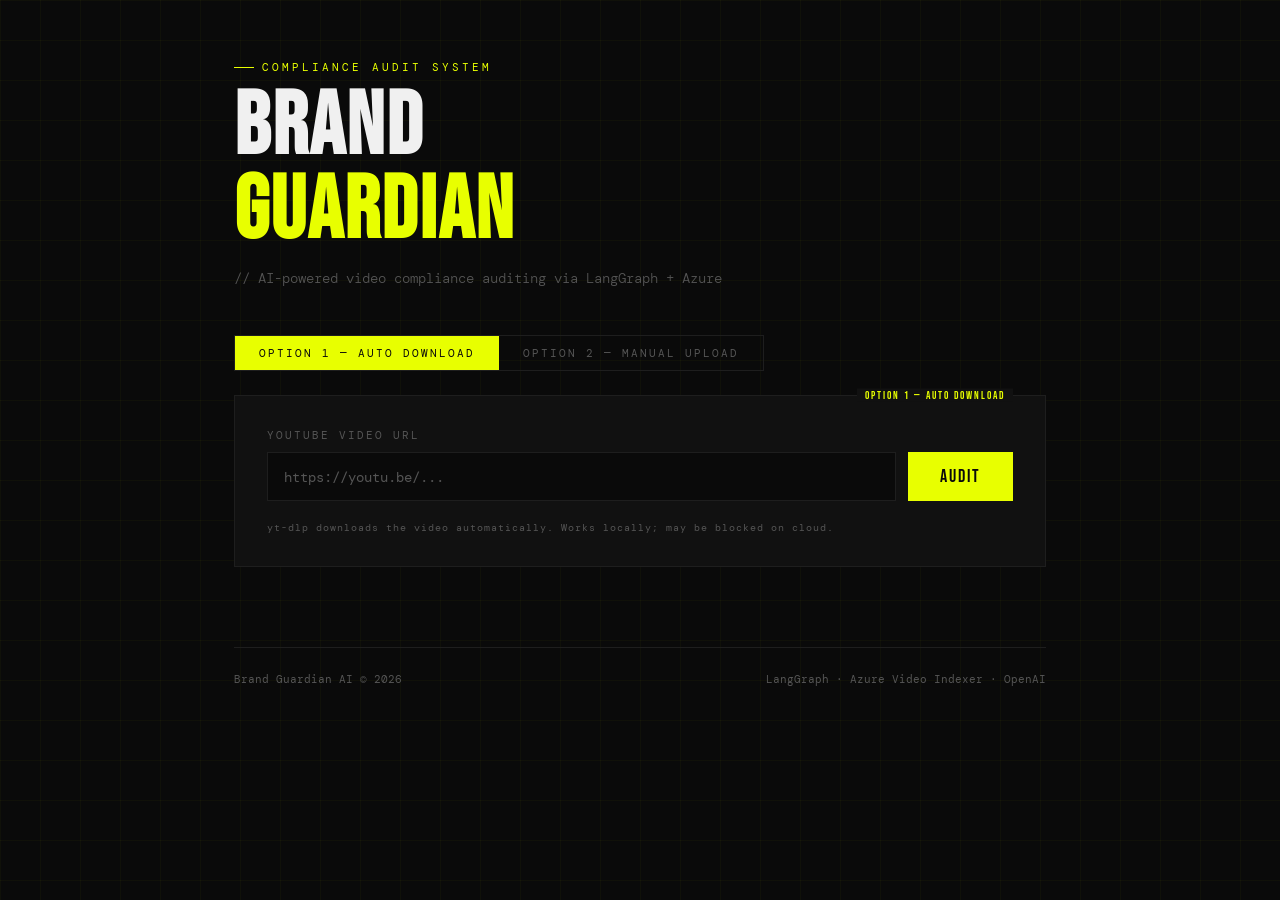
==== frontend/index.html @ 86a57939 "Refactor frontend, backend graph nodes, and add Option 2 upload support" ====
<!DOCTYPE html>
<html lang="en">
<head>
<meta charset="UTF-8">
<meta name="viewport" content="width=device-width, initial-scale=1.0">
<title>Brand Guardian AI</title>
<link href="https://fonts.googleapis.com/css2?family=Bebas+Neue&family=DM+Mono:wght@300;400;500&family=DM+Sans:wght@300;400;500&display=swap" rel="stylesheet">
<style>
  :root {
    --bg: #0a0a0a;
    --surface: #111111;
    --border: #1e1e1e;
    --accent: #e8ff00;
    --accent-dim: rgba(232,255,0,0.1);
    --red: #ff3b3b;
    --red-dim: rgba(255,59,59,0.1);
    --green: #00ff88;
    --green-dim: rgba(0,255,136,0.1);
    --text: #f0f0f0;
    --muted: #555;
    --mono: 'DM Mono', monospace;
    --sans: 'DM Sans', sans-serif;
    --display: 'Bebas Neue', sans-serif;
  }

  * { margin: 0; padding: 0; box-sizing: border-box; }

  body {
    background: var(--bg);
    color: var(--text);
    font-family: var(--sans);
    min-height: 100vh;
    overflow-x: hidden;
  }

  body::before {
    content: '';
    position: fixed;
    inset: 0;
    background-image:
      linear-gradient(rgba(232,255,0,0.03) 1px, transparent 1px),
      linear-gradient(90deg, rgba(232,255,0,0.03) 1px, transparent 1px);
    background-size: 40px 40px;
    pointer-events: none;
    z-index: 0;
  }

  .container {
    max-width: 860px;
    margin: 0 auto;
    padding: 60px 24px;
    position: relative;
    z-index: 1;
  }

  header { margin-bottom: 48px; animation: fadeDown 0.6s ease both; }

  .tag {
    font-family: var(--mono);
    font-size: 11px;
    letter-spacing: 3px;
    color: var(--accent);
    text-transform: uppercase;
    margin-bottom: 12px;
    display: flex;
    align-items: center;
    gap: 8px;
  }

  .tag::before { content: ''; width: 20px; height: 1px; background: var(--accent); }

  h1 {
    font-family: var(--display);
    font-size: clamp(52px, 8vw, 88px);
    line-height: 0.95;
    letter-spacing: 2px;
  }

  h1 span { color: var(--accent); }

  .subtitle {
    margin-top: 16px;
    font-size: 14px;
    color: var(--muted);
    font-family: var(--mono);
    font-weight: 300;
  }

  /* Mode toggle */
  .mode-toggle {
    display: flex;
    gap: 0;
    margin-bottom: 24px;
    border: 1px solid var(--border);
    width: fit-content;
    animation: fadeUp 0.5s 0.05s ease both;
  }

  .mode-btn {
    font-family: var(--mono);
    font-size: 11px;
    letter-spacing: 2px;
    text-transform: uppercase;
    padding: 10px 24px;
    cursor: pointer;
    background: transparent;
    color: var(--muted);
    border: none;
    transition: all 0.2s;
  }

  .mode-btn.active {
    background: var(--accent);
    color: var(--bg);
  }

  .mode-btn:hover:not(.active) { color: var(--text); }

  /* Input section */
  .input-section {
    background: var(--surface);
    border: 1px solid var(--border);
    padding: 32px;
    margin-bottom: 24px;
    position: relative;
    animation: fadeUp 0.6s 0.1s ease both;
  }

  .input-section::before {
    font-family: var(--display);
    font-size: 11px;
    letter-spacing: 2px;
    color: var(--accent);
    background: var(--surface);
    padding: 0 8px;
    position: absolute;
    top: -1px;
    right: 32px;
    transform: translateY(-50%);
  }

  .section-opt1::before { content: 'OPTION 1 — AUTO DOWNLOAD'; }
  .section-opt2::before { content: 'OPTION 2 — MANUAL UPLOAD'; }

  label {
    display: block;
    font-family: var(--mono);
    font-size: 11px;
    letter-spacing: 2px;
    text-transform: uppercase;
    color: var(--muted);
    margin-bottom: 10px;
  }

  .field { margin-bottom: 20px; }
  .field:last-child { margin-bottom: 0; }

  .input-row { display: flex; gap: 12px; }

  input[type="text"], input[type="url"] {
    flex: 1;
    background: var(--bg);
    border: 1px solid var(--border);
    color: var(--text);
    font-family: var(--mono);
    font-size: 14px;
    padding: 14px 16px;
    outline: none;
    transition: border-color 0.2s;
    width: 100%;
  }

  input[type="text"]:focus, input[type="url"]:focus { border-color: var(--accent); }
  input::placeholder { color: var(--muted); }

  /* File upload */
  .file-drop {
    border: 1px dashed var(--border);
    padding: 28px;
    text-align: center;
    cursor: pointer;
    transition: border-color 0.2s, background 0.2s;
    position: relative;
  }

  .file-drop:hover, .file-drop.drag-over {
    border-color: var(--accent);
    background: var(--accent-dim);
  }

  .file-drop input[type="file"] {
    position: absolute;
    inset: 0;
    opacity: 0;
    cursor: pointer;
    width: 100%;
    height: 100%;
  }

  .file-drop-icon {
    font-size: 28px;
    margin-bottom: 8px;
  }

  .file-drop-text {
    font-family: var(--mono);
    font-size: 12px;
    color: var(--muted);
    letter-spacing: 1px;
  }

  .file-drop-text span { color: var(--accent); }

  .file-name {
    margin-top: 8px;
    font-family: var(--mono);
    font-size: 12px;
    color: var(--green);
    display: none;
  }

  .hint {
    font-family: var(--mono);
    font-size: 10px;
    color: var(--muted);
    margin-top: 8px;
    letter-spacing: 1px;
  }

  button.audit-btn {
    background: var(--accent);
    color: var(--bg);
    border: none;
    font-family: var(--display);
    font-size: 18px;
    letter-spacing: 2px;
    padding: 14px 32px;
    cursor: pointer;
    transition: all 0.2s;
    white-space: nowrap;
  }

  button.audit-btn:hover:not(:disabled) { background: #fff; transform: translateY(-1px); }
  button.audit-btn:disabled { opacity: 0.4; cursor: not-allowed; }

  /* Status */
  .status-bar {
    display: none;
    align-items: center;
    gap: 12px;
    padding: 16px;
    background: var(--accent-dim);
    border: 1px solid rgba(232,255,0,0.2);
    font-family: var(--mono);
    font-size: 12px;
    color: var(--accent);
    margin-bottom: 32px;
    animation: fadeUp 0.3s ease both;
  }

  .status-bar.show { display: flex; }

  .spinner {
    width: 14px;
    height: 14px;
    border: 2px solid rgba(232,255,0,0.3);
    border-top-color: var(--accent);
    border-radius: 50%;
    animation: spin 0.8s linear infinite;
    flex-shrink: 0;
  }

  /* Error */
  .error-box {
    display: none;
    background: var(--red-dim);
    border: 1px solid var(--red);
    padding: 20px 24px;
    margin-bottom: 32px;
    font-family: var(--mono);
    font-size: 13px;
    color: var(--red);
    animation: fadeUp 0.3s ease both;
  }

  .error-box.show { display: block; }

  /* Results */
  #results { display: none; animation: fadeUp 0.5s ease both; }
  #results.show { display: block; }

  .result-header {
    display: flex;
    align-items: center;
    justify-content: space-between;
    margin-bottom: 24px;
    padding-bottom: 16px;
    border-bottom: 1px solid var(--border);
  }

  .result-title { font-family: var(--display); font-size: 28px; letter-spacing: 2px; }

  .status-badge {
    font-family: var(--mono);
    font-size: 12px;
    letter-spacing: 3px;
    padding: 8px 20px;
    font-weight: 500;
  }

  .status-badge.fail { background: var(--red-dim); border: 1px solid var(--red); color: var(--red); }
  .status-badge.pass { background: var(--green-dim); border: 1px solid var(--green); color: var(--green); }

  .meta-row { display: flex; gap: 32px; margin-bottom: 32px; flex-wrap: wrap; }

  .meta-item { font-family: var(--mono); font-size: 11px; }
  .meta-item .key { color: var(--muted); text-transform: uppercase; letter-spacing: 2px; margin-bottom: 4px; }
  .meta-item .val { color: var(--text); font-size: 13px; }

  .divider-label {
    font-family: var(--mono);
    font-size: 10px;
    letter-spacing: 3px;
    text-transform: uppercase;
    color: var(--muted);
    margin-bottom: 16px;
    display: flex;
    align-items: center;
    gap: 12px;
  }

  .divider-label::after { content: ''; flex: 1; height: 1px; background: var(--border); }

  .violation {
    border: 1px solid var(--border);
    padding: 20px 24px;
    margin-bottom: 12px;
    transition: border-color 0.2s;
  }

  .violation:hover { border-color: var(--red); }
  .violation.critical { border-left: 3px solid var(--red); }
  .violation.warning { border-left: 3px solid #ff9500; }

  .violation-top { display: flex; align-items: center; gap: 12px; margin-bottom: 10px; }

  .severity-tag {
    font-family: var(--mono);
    font-size: 9px;
    letter-spacing: 2px;
    padding: 3px 10px;
  }

  .severity-tag.critical { background: var(--red-dim); color: var(--red); border: 1px solid var(--red); }
  .severity-tag.warning { background: rgba(255,149,0,0.1); color: #ff9500; border: 1px solid #ff9500; }

  .category { font-family: var(--mono); font-size: 12px; letter-spacing: 1px; color: var(--text); }
  .violation-desc { font-size: 13px; color: #888; line-height: 1.6; }

  .summary-box { background: var(--surface); border: 1px solid var(--border); padding: 24px; margin-top: 32px; }
  .summary-box p { font-size: 14px; color: #888; line-height: 1.7; }

  .no-violations { text-align: center; padding: 40px; border: 1px dashed var(--border); margin-bottom: 12px; }
  .no-violations .check { font-size: 32px; margin-bottom: 8px; }
  .no-violations p { font-family: var(--mono); font-size: 12px; color: var(--green); letter-spacing: 2px; }

  footer {
    margin-top: 80px;
    padding-top: 24px;
    border-top: 1px solid var(--border);
    display: flex;
    justify-content: space-between;
    align-items: center;
    font-family: var(--mono);
    font-size: 11px;
    color: var(--muted);
  }

  @keyframes fadeDown { from { opacity: 0; transform: translateY(-20px); } to { opacity: 1; transform: translateY(0); } }
  @keyframes fadeUp { from { opacity: 0; transform: translateY(16px); } to { opacity: 1; transform: translateY(0); } }
  @keyframes spin { to { transform: rotate(360deg); } }
</style>
</head>
<body>

<div class="container">

  <header>
    <div class="tag">Compliance Audit System</div>
    <h1>BRAND<br><span>GUARDIAN</span></h1>
    <p class="subtitle">// AI-powered video compliance auditing via LangGraph + Azure</p>
  </header>

  <!-- Mode Toggle -->
  <div class="mode-toggle">
    <button class="mode-btn active" onclick="setMode(1)">Option 1 — Auto Download</button>
    <button class="mode-btn" onclick="setMode(2)">Option 2 — Manual Upload</button>
  </div>

  <!-- OPTION 1: URL only -->
  <div class="input-section section-opt1" id="panel1">
    <div class="field">
      <label>YouTube Video URL</label>
      <div class="input-row">
        <input type="url" id="urlOpt1" placeholder="https://youtu.be/..." />
        <button class="audit-btn" onclick="runAudit()">AUDIT</button>
      </div>
    </div>
    <p class="hint">yt-dlp downloads the video automatically. Works locally; may be blocked on cloud.</p>
  </div>

  <!-- OPTION 2: URL + file upload -->
  <div class="input-section section-opt2" id="panel2" style="display:none;">
    <div class="field">
      <label>YouTube Video URL (for metadata only)</label>
      <input type="url" id="urlOpt2" placeholder="https://youtu.be/..." />
    </div>
    <div class="field">
      <label>Upload Video File</label>
      <div class="file-drop" id="fileDrop">
        <input type="file" id="videoFile" accept="video/*" onchange="onFileChange(this)" />
        <div class="file-drop-icon">&#8679;</div>
        <div class="file-drop-text">Drop your <span>.mp4 / .mov / .avi</span> here or click to browse</div>
        <div class="file-name" id="fileName"></div>
      </div>
      <p class="hint">Cloud-safe: YouTube URL is only used to pull metadata (title, duration). Video is uploaded directly.</p>
    </div>
    <button class="audit-btn" onclick="runAudit()">AUDIT</button>
  </div>

  <div class="status-bar" id="statusBar">
    <div class="spinner"></div>
    <span id="statusText">Initializing audit session...</span>
  </div>

  <div class="error-box" id="errorBox"></div>

  <div id="results">
    <div class="result-header">
      <div class="result-title">AUDIT REPORT</div>
      <div class="status-badge" id="statusBadge">—</div>
    </div>

    <div class="meta-row">
      <div class="meta-item">
        <div class="key">Session ID</div>
        <div class="val" id="metaSession">—</div>
      </div>
      <div class="meta-item">
        <div class="key">Video ID</div>
        <div class="val" id="metaVideo">—</div>
      </div>
      <div class="meta-item">
        <div class="key">Mode</div>
        <div class="val" id="metaMode">—</div>
      </div>
      <div class="meta-item">
        <div class="key">Violations</div>
        <div class="val" id="metaCount">—</div>
      </div>
    </div>

    <div class="divider-label">Violations Detected</div>
    <div id="violationsList"></div>

    <div class="summary-box">
      <div class="divider-label" style="margin-bottom:12px;">Final Summary</div>
      <p id="summaryText"></p>
    </div>
  </div>

  <footer>
    <span>Brand Guardian AI &copy; 2026</span>
    <span>LangGraph &middot; Azure Video Indexer &middot; OpenAI</span>
  </footer>

</div>

<script>
  const API_BASE = 'http://localhost:8000';
  let currentMode = 1;

  function setMode(m) {
    currentMode = m;
    document.querySelectorAll('.mode-btn').forEach((b, i) => {
      b.classList.toggle('active', i + 1 === m);
    });
    document.getElementById('panel1').style.display = m === 1 ? 'block' : 'none';
    document.getElementById('panel2').style.display = m === 2 ? 'block' : 'none';
    reset();
  }

  function onFileChange(input) {
    const nameEl = document.getElementById('fileName');
    if (input.files.length) {
      nameEl.textContent = '✓ ' + input.files[0].name;
      nameEl.style.display = 'block';
    } else {
      nameEl.style.display = 'none';
    }
  }

  // Drag-over highlight
  const drop = document.getElementById('fileDrop');
  drop.addEventListener('dragover', () => drop.classList.add('drag-over'));
  drop.addEventListener('dragleave', () => drop.classList.remove('drag-over'));
  drop.addEventListener('drop', () => drop.classList.remove('drag-over'));

  function setStatus(msg) {
    document.getElementById('statusText').textContent = msg;
  }

  // Step-by-step rotating messages
  const STEPS_OPT1 = [
    '[1/5] Connecting to Brand Guardian API...',
    '[2/5] Downloading video via yt-dlp...',
    '[3/5] Uploading video to Azure Video Indexer...',
    '[4/5] Azure is processing — extracting transcript & OCR...',
    '[4/5] Still processing (this can take a few minutes)...',
    '[4/5] Almost there — waiting for Azure to finish...',
    '[5/5] Running compliance audit with GPT-4o...',
  ];

  const STEPS_OPT2 = [
    '[1/5] Connecting to Brand Guardian API...',
    '[2/5] Uploading your video file to server...',
    '[3/5] Uploading video to Azure Video Indexer...',
    '[4/5] Azure is processing — extracting transcript & OCR...',
    '[4/5] Still processing (this can take a few minutes)...',
    '[4/5] Almost there — waiting for Azure to finish...',
    '[5/5] Running compliance audit with GPT-4o...',
  ];

  let stepTimer = null;

  function startStepMessages(steps) {
    let i = 0;
    setStatus(steps[i]);
    stepTimer = setInterval(() => {
      i = Math.min(i + 1, steps.length - 1);
      setStatus(steps[i]);
    }, 18000); // advance every 18 seconds
  }

  function stopStepMessages() {
    if (stepTimer) { clearInterval(stepTimer); stepTimer = null; }
  }

  function reset() {
    stopStepMessages();
    document.getElementById('results').classList.remove('show');
    document.getElementById('errorBox').classList.remove('show');
    document.getElementById('statusBar').classList.remove('show');
  }

  async function runAudit() {
    reset();

    let url, response;

    if (currentMode === 1) {
      url = document.getElementById('urlOpt1').value.trim();
      if (!url) { showError('Please enter a YouTube URL.'); return; }

      document.getElementById('statusBar').classList.add('show');
      startStepMessages(STEPS_OPT1);
      disableButtons(true);

      try {
        response = await fetch(`${API_BASE}/audit`, {
          method: 'POST',
          headers: { 'Content-Type': 'application/json' },
          body: JSON.stringify({ video_url: url })
        });
      } catch (e) {
        showError('Cannot reach server at ' + API_BASE + '. Is it running?');
        disableButtons(false);
        return;
      }

    } else {
      url = document.getElementById('urlOpt2').value.trim();
      const fileInput = document.getElementById('videoFile');

      if (!url) { showError('Please enter a YouTube URL for metadata.'); return; }
      if (!fileInput.files.length) { showError('Please select a video file to upload.'); return; }

      document.getElementById('statusBar').classList.add('show');
      startStepMessages(STEPS_OPT2);
      disableButtons(true);

      const form = new FormData();
      form.append('video_url', url);
      form.append('video_file', fileInput.files[0]);

      try {
        response = await fetch(`${API_BASE}/audit-upload`, {
          method: 'POST',
          body: form
        });
      } catch (e) {
        showError('Cannot reach server at ' + API_BASE + '. Is it running?');
        disableButtons(false);
        return;
      }
    }

    stopStepMessages();

    if (!response.ok) {
      const err = await response.json().catch(() => ({ detail: 'Unknown error' }));
      showError(err.detail || 'API request failed');
      disableButtons(false);
      return;
    }

    setStatus('✓ Audit complete. Rendering results...');
    const data = await response.json();
    setTimeout(() => renderResults(data), 400);
  }

  function renderResults(data) {
    document.getElementById('statusBar').classList.remove('show');

    document.getElementById('metaSession').textContent = data.session_id;
    document.getElementById('metaVideo').textContent = data.video_id;
    document.getElementById('metaMode').textContent = currentMode === 1 ? 'Auto Download' : 'Manual Upload';
    document.getElementById('metaCount').textContent = data.compliance_results.length;
    document.getElementById('summaryText').textContent = data.final_report;

    const badge = document.getElementById('statusBadge');
    badge.textContent = data.status;
    badge.className = 'status-badge ' + (data.status === 'PASS' ? 'pass' : 'fail');

    const list = document.getElementById('violationsList');
    list.innerHTML = '';

    if (data.compliance_results.length === 0) {
      list.innerHTML = `<div class="no-violations"><div class="check">✓</div><p>NO VIOLATIONS DETECTED</p></div>`;
    } else {
      data.compliance_results.forEach(issue => {
        const sev = (issue.severity || '').toLowerCase();
        list.innerHTML += `
          <div class="violation ${sev}">
            <div class="violation-top">
              <span class="severity-tag ${sev}">${issue.severity}</span>
              <span class="category">${issue.category}</span>
            </div>
            <p class="violation-desc">${issue.description}</p>
          </div>`;
      });
    }

    document.getElementById('results').classList.add('show');
    disableButtons(false);
  }

  function showError(msg) {
    stopStepMessages();
    document.getElementById('statusBar').classList.remove('show');
    const box = document.getElementById('errorBox');
    box.textContent = '⚠ ' + msg;
    box.classList.add('show');
  }

  function disableButtons(state) {
    document.querySelectorAll('.audit-btn').forEach(b => b.disabled = state);
  }

  // Enter key on URL fields
  document.getElementById('urlOpt1').addEventListener('keydown', e => { if (e.key === 'Enter') runAudit(); });
  document.getElementById('urlOpt2').addEventListener('keydown', e => { if (e.key === 'Enter') runAudit(); });
</script>

</body>
</html>
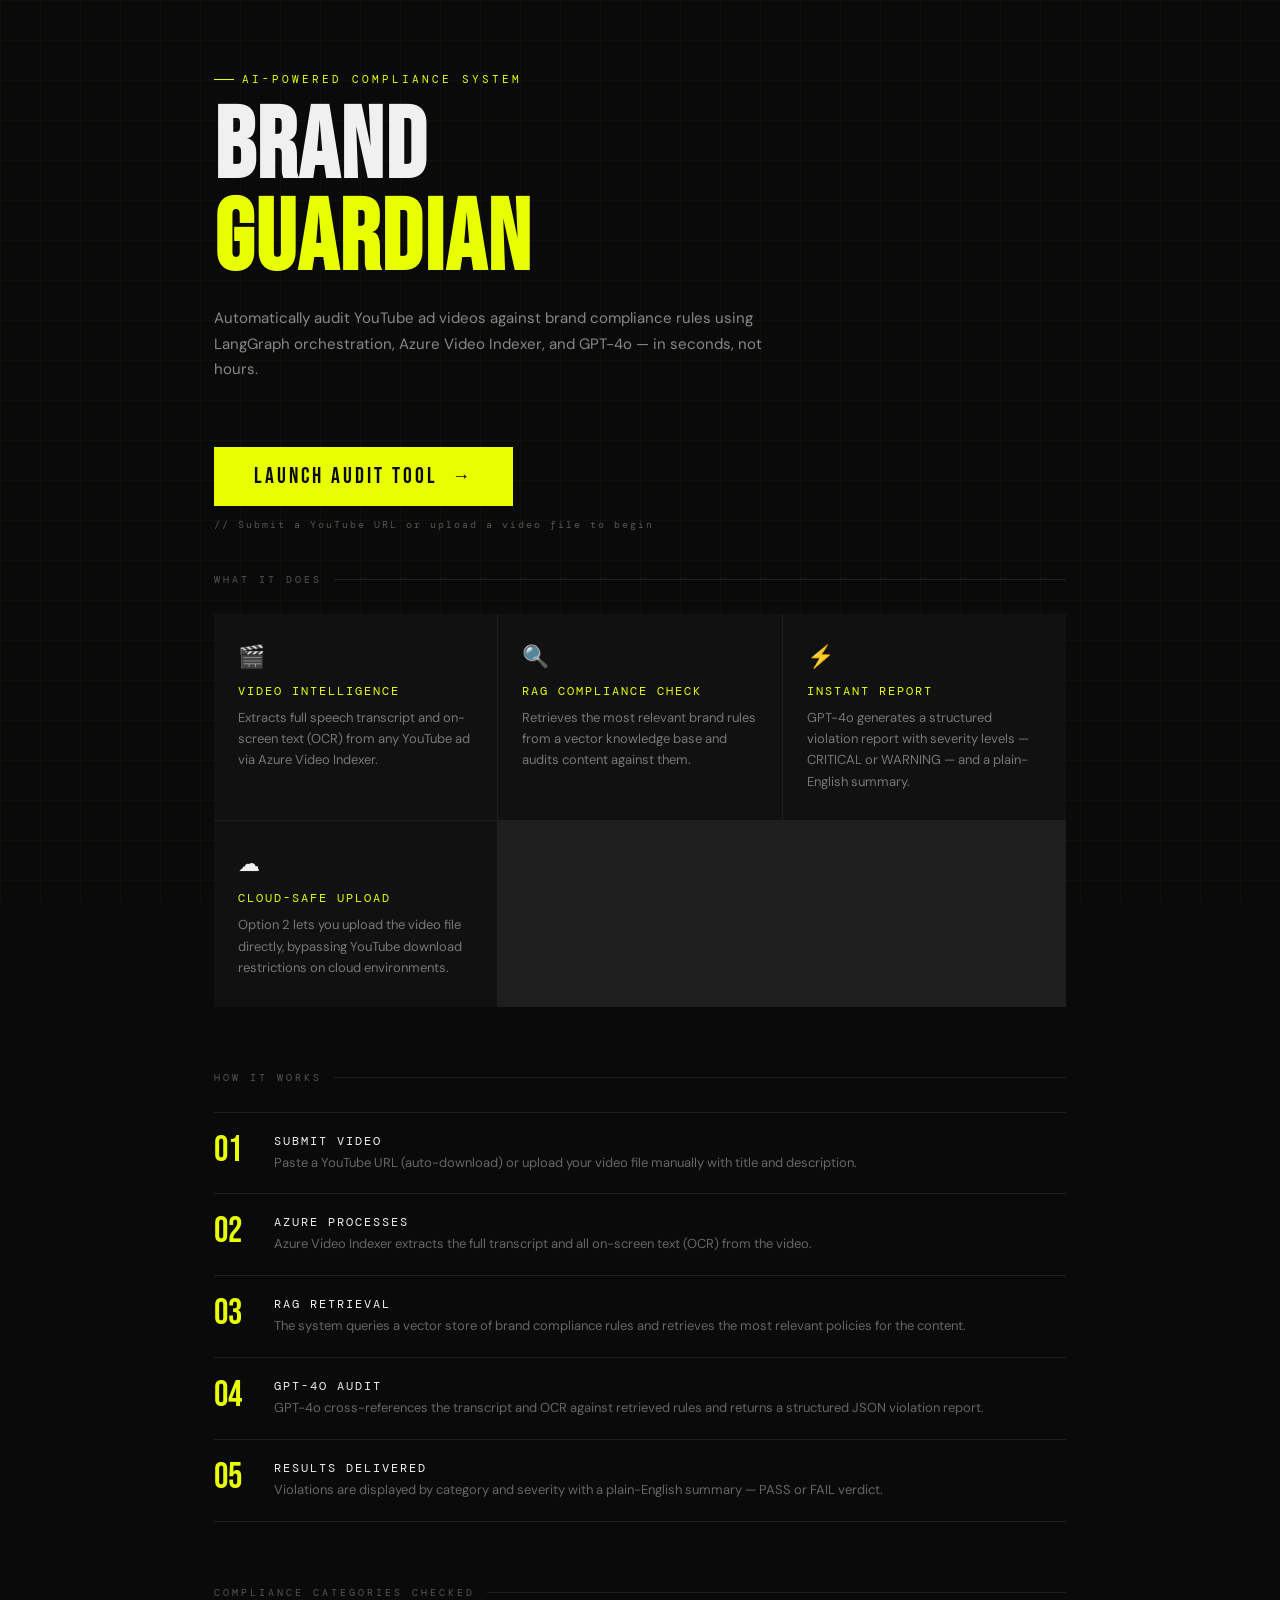
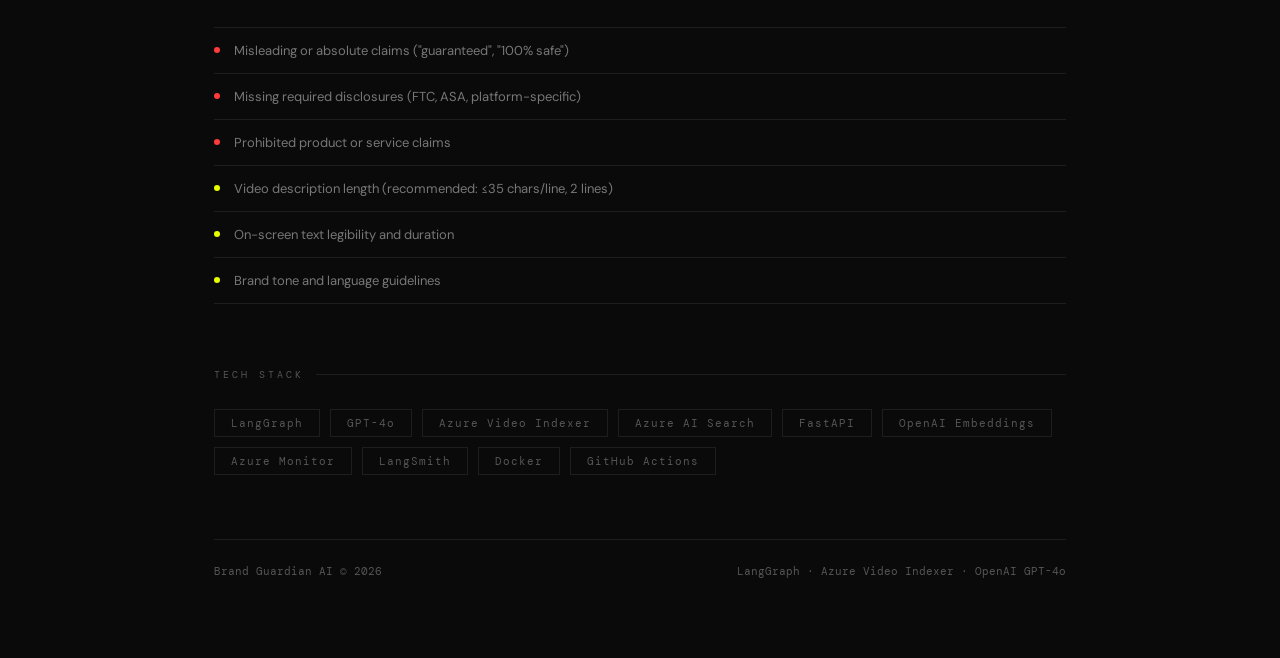
==== commit c78bbebe: "Add landing page, move audit tool to app.html, fix Option 2 yt-dlp removal" ====
--- a/frontend/index.html
+++ b/frontend/index.html
@@ -11,11 +11,9 @@
     --surface: #111111;
     --border: #1e1e1e;
     --accent: #e8ff00;
-    --accent-dim: rgba(232,255,0,0.1);
+    --accent-dim: rgba(232,255,0,0.07);
     --red: #ff3b3b;
-    --red-dim: rgba(255,59,59,0.1);
     --green: #00ff88;
-    --green-dim: rgba(0,255,136,0.1);
     --text: #f0f0f0;
     --muted: #555;
     --mono: 'DM Mono', monospace;
@@ -46,14 +44,15 @@
   }
 
   .container {
-    max-width: 860px;
+    max-width: 900px;
     margin: 0 auto;
-    padding: 60px 24px;
+    padding: 72px 24px 80px;
     position: relative;
     z-index: 1;
   }
 
-  header { margin-bottom: 48px; animation: fadeDown 0.6s ease both; }
+  /* ── HEADER ── */
+  header { margin-bottom: 64px; animation: fadeDown 0.6s ease both; }
 
   .tag {
     font-family: var(--mono);
@@ -61,311 +60,192 @@
     letter-spacing: 3px;
     color: var(--accent);
     text-transform: uppercase;
-    margin-bottom: 12px;
+    margin-bottom: 16px;
     display: flex;
     align-items: center;
     gap: 8px;
   }
-
   .tag::before { content: ''; width: 20px; height: 1px; background: var(--accent); }
 
   h1 {
     font-family: var(--display);
-    font-size: clamp(52px, 8vw, 88px);
-    line-height: 0.95;
+    font-size: clamp(56px, 10vw, 100px);
+    line-height: 0.92;
     letter-spacing: 2px;
   }
-
   h1 span { color: var(--accent); }
 
   .subtitle {
-    margin-top: 16px;
-    font-size: 14px;
-    color: var(--muted);
-    font-family: var(--mono);
-    font-weight: 300;
-  }
-
-  /* Mode toggle */
-  .mode-toggle {
-    display: flex;
-    gap: 0;
-    margin-bottom: 24px;
-    border: 1px solid var(--border);
-    width: fit-content;
-    animation: fadeUp 0.5s 0.05s ease both;
-  }
-
-  .mode-btn {
-    font-family: var(--mono);
-    font-size: 11px;
-    letter-spacing: 2px;
-    text-transform: uppercase;
-    padding: 10px 24px;
-    cursor: pointer;
-    background: transparent;
-    color: var(--muted);
-    border: none;
-    transition: all 0.2s;
-  }
-
-  .mode-btn.active {
+    margin-top: 20px;
+    font-size: 15px;
+    color: #888;
+    max-width: 560px;
+    line-height: 1.7;
+  }
+
+  /* ── LAUNCH BUTTON ── */
+  .launch-wrap {
+    margin-top: 40px;
+    animation: fadeUp 0.6s 0.15s ease both;
+  }
+
+  a.launch-btn {
+    display: inline-flex;
+    align-items: center;
+    gap: 14px;
     background: var(--accent);
     color: var(--bg);
-  }
-
-  .mode-btn:hover:not(.active) { color: var(--text); }
-
-  /* Input section */
-  .input-section {
-    background: var(--surface);
-    border: 1px solid var(--border);
-    padding: 32px;
-    margin-bottom: 24px;
-    position: relative;
-    animation: fadeUp 0.6s 0.1s ease both;
-  }
-
-  .input-section::before {
     font-family: var(--display);
-    font-size: 11px;
-    letter-spacing: 2px;
-    color: var(--accent);
-    background: var(--surface);
-    padding: 0 8px;
-    position: absolute;
-    top: -1px;
-    right: 32px;
-    transform: translateY(-50%);
-  }
-
-  .section-opt1::before { content: 'OPTION 1 — AUTO DOWNLOAD'; }
-  .section-opt2::before { content: 'OPTION 2 — MANUAL UPLOAD'; }
-
-  label {
-    display: block;
-    font-family: var(--mono);
-    font-size: 11px;
-    letter-spacing: 2px;
-    text-transform: uppercase;
-    color: var(--muted);
-    margin-bottom: 10px;
-  }
-
-  .field { margin-bottom: 20px; }
-  .field:last-child { margin-bottom: 0; }
-
-  .input-row { display: flex; gap: 12px; }
-
-  input[type="text"], input[type="url"] {
-    flex: 1;
-    background: var(--bg);
-    border: 1px solid var(--border);
-    color: var(--text);
-    font-family: var(--mono);
-    font-size: 14px;
-    padding: 14px 16px;
-    outline: none;
-    transition: border-color 0.2s;
-    width: 100%;
-  }
-
-  input[type="text"]:focus, input[type="url"]:focus { border-color: var(--accent); }
-  input::placeholder { color: var(--muted); }
-
-  /* File upload */
-  .file-drop {
-    border: 1px dashed var(--border);
-    padding: 28px;
-    text-align: center;
-    cursor: pointer;
-    transition: border-color 0.2s, background 0.2s;
-    position: relative;
-  }
-
-  .file-drop:hover, .file-drop.drag-over {
-    border-color: var(--accent);
-    background: var(--accent-dim);
-  }
-
-  .file-drop input[type="file"] {
-    position: absolute;
-    inset: 0;
-    opacity: 0;
-    cursor: pointer;
-    width: 100%;
-    height: 100%;
-  }
-
-  .file-drop-icon {
-    font-size: 28px;
-    margin-bottom: 8px;
-  }
-
-  .file-drop-text {
-    font-family: var(--mono);
-    font-size: 12px;
-    color: var(--muted);
-    letter-spacing: 1px;
-  }
-
-  .file-drop-text span { color: var(--accent); }
-
-  .file-name {
-    margin-top: 8px;
-    font-family: var(--mono);
-    font-size: 12px;
-    color: var(--green);
-    display: none;
-  }
-
-  .hint {
+    font-size: 22px;
+    letter-spacing: 3px;
+    padding: 16px 40px;
+    text-decoration: none;
+    transition: all 0.2s;
+  }
+  a.launch-btn:hover { background: #fff; transform: translateY(-2px); }
+  a.launch-btn .arrow { font-size: 18px; }
+
+  .launch-hint {
+    margin-top: 12px;
     font-family: var(--mono);
     font-size: 10px;
     color: var(--muted);
-    margin-top: 8px;
-    letter-spacing: 1px;
-  }
-
-  button.audit-btn {
-    background: var(--accent);
-    color: var(--bg);
-    border: none;
-    font-family: var(--display);
-    font-size: 18px;
     letter-spacing: 2px;
-    padding: 14px 32px;
-    cursor: pointer;
-    transition: all 0.2s;
-    white-space: nowrap;
-  }
-
-  button.audit-btn:hover:not(:disabled) { background: #fff; transform: translateY(-1px); }
-  button.audit-btn:disabled { opacity: 0.4; cursor: not-allowed; }
-
-  /* Status */
-  .status-bar {
-    display: none;
-    align-items: center;
-    gap: 12px;
-    padding: 16px;
-    background: var(--accent-dim);
-    border: 1px solid rgba(232,255,0,0.2);
-    font-family: var(--mono);
-    font-size: 12px;
-    color: var(--accent);
-    margin-bottom: 32px;
-    animation: fadeUp 0.3s ease both;
-  }
-
-  .status-bar.show { display: flex; }
-
-  .spinner {
-    width: 14px;
-    height: 14px;
-    border: 2px solid rgba(232,255,0,0.3);
-    border-top-color: var(--accent);
-    border-radius: 50%;
-    animation: spin 0.8s linear infinite;
-    flex-shrink: 0;
-  }
-
-  /* Error */
-  .error-box {
-    display: none;
-    background: var(--red-dim);
-    border: 1px solid var(--red);
-    padding: 20px 24px;
-    margin-bottom: 32px;
-    font-family: var(--mono);
-    font-size: 13px;
-    color: var(--red);
-    animation: fadeUp 0.3s ease both;
-  }
-
-  .error-box.show { display: block; }
-
-  /* Results */
-  #results { display: none; animation: fadeUp 0.5s ease both; }
-  #results.show { display: block; }
-
-  .result-header {
-    display: flex;
-    align-items: center;
-    justify-content: space-between;
-    margin-bottom: 24px;
-    padding-bottom: 16px;
-    border-bottom: 1px solid var(--border);
-  }
-
-  .result-title { font-family: var(--display); font-size: 28px; letter-spacing: 2px; }
-
-  .status-badge {
-    font-family: var(--mono);
-    font-size: 12px;
-    letter-spacing: 3px;
-    padding: 8px 20px;
-    font-weight: 500;
-  }
-
-  .status-badge.fail { background: var(--red-dim); border: 1px solid var(--red); color: var(--red); }
-  .status-badge.pass { background: var(--green-dim); border: 1px solid var(--green); color: var(--green); }
-
-  .meta-row { display: flex; gap: 32px; margin-bottom: 32px; flex-wrap: wrap; }
-
-  .meta-item { font-family: var(--mono); font-size: 11px; }
-  .meta-item .key { color: var(--muted); text-transform: uppercase; letter-spacing: 2px; margin-bottom: 4px; }
-  .meta-item .val { color: var(--text); font-size: 13px; }
-
-  .divider-label {
+  }
+
+  /* ── DIVIDER ── */
+  .section-label {
     font-family: var(--mono);
     font-size: 10px;
     letter-spacing: 3px;
     text-transform: uppercase;
     color: var(--muted);
-    margin-bottom: 16px;
     display: flex;
     align-items: center;
     gap: 12px;
-  }
-
-  .divider-label::after { content: ''; flex: 1; height: 1px; background: var(--border); }
-
-  .violation {
+    margin-bottom: 28px;
+  }
+  .section-label::after { content: ''; flex: 1; height: 1px; background: var(--border); }
+
+  /* ── FEATURE GRID ── */
+  .features {
+    display: grid;
+    grid-template-columns: repeat(auto-fit, minmax(260px, 1fr));
+    gap: 1px;
+    background: var(--border);
+    margin-bottom: 64px;
+    animation: fadeUp 0.6s 0.2s ease both;
+  }
+
+  .feature {
+    background: var(--surface);
+    padding: 28px 24px;
+    transition: background 0.2s;
+  }
+  .feature:hover { background: #161616; }
+
+  .feature-icon {
+    font-size: 22px;
+    margin-bottom: 12px;
+  }
+
+  .feature-title {
+    font-family: var(--mono);
+    font-size: 12px;
+    letter-spacing: 2px;
+    text-transform: uppercase;
+    color: var(--accent);
+    margin-bottom: 8px;
+  }
+
+  .feature-desc {
+    font-size: 13px;
+    color: #777;
+    line-height: 1.65;
+  }
+
+  /* ── HOW IT WORKS ── */
+  .steps {
+    margin-bottom: 64px;
+    animation: fadeUp 0.6s 0.25s ease both;
+  }
+
+  .step {
+    display: flex;
+    gap: 20px;
+    padding: 20px 0;
+    border-bottom: 1px solid var(--border);
+  }
+  .step:first-child { border-top: 1px solid var(--border); }
+
+  .step-num {
+    font-family: var(--display);
+    font-size: 36px;
+    color: var(--accent);
+    line-height: 1;
+    min-width: 40px;
+  }
+
+  .step-content {}
+  .step-title {
+    font-family: var(--mono);
+    font-size: 12px;
+    letter-spacing: 2px;
+    text-transform: uppercase;
+    color: var(--text);
+    margin-bottom: 4px;
+  }
+  .step-desc { font-size: 13px; color: #666; line-height: 1.6; }
+
+  /* ── TECH STACK ── */
+  .stack {
+    display: flex;
+    flex-wrap: wrap;
+    gap: 10px;
+    margin-bottom: 64px;
+    animation: fadeUp 0.6s 0.3s ease both;
+  }
+
+  .stack-pill {
+    font-family: var(--mono);
+    font-size: 11px;
+    letter-spacing: 1px;
+    padding: 6px 16px;
     border: 1px solid var(--border);
-    padding: 20px 24px;
-    margin-bottom: 12px;
-    transition: border-color 0.2s;
-  }
-
-  .violation:hover { border-color: var(--red); }
-  .violation.critical { border-left: 3px solid var(--red); }
-  .violation.warning { border-left: 3px solid #ff9500; }
-
-  .violation-top { display: flex; align-items: center; gap: 12px; margin-bottom: 10px; }
-
-  .severity-tag {
-    font-family: var(--mono);
-    font-size: 9px;
-    letter-spacing: 2px;
-    padding: 3px 10px;
-  }
-
-  .severity-tag.critical { background: var(--red-dim); color: var(--red); border: 1px solid var(--red); }
-  .severity-tag.warning { background: rgba(255,149,0,0.1); color: #ff9500; border: 1px solid #ff9500; }
-
-  .category { font-family: var(--mono); font-size: 12px; letter-spacing: 1px; color: var(--text); }
-  .violation-desc { font-size: 13px; color: #888; line-height: 1.6; }
-
-  .summary-box { background: var(--surface); border: 1px solid var(--border); padding: 24px; margin-top: 32px; }
-  .summary-box p { font-size: 14px; color: #888; line-height: 1.7; }
-
-  .no-violations { text-align: center; padding: 40px; border: 1px dashed var(--border); margin-bottom: 12px; }
-  .no-violations .check { font-size: 32px; margin-bottom: 8px; }
-  .no-violations p { font-family: var(--mono); font-size: 12px; color: var(--green); letter-spacing: 2px; }
-
+    color: var(--muted);
+    transition: all 0.2s;
+  }
+  .stack-pill:hover { border-color: var(--accent); color: var(--accent); }
+
+  /* ── COMPLIANCE CHECKS ── */
+  .checks {
+    margin-bottom: 64px;
+    animation: fadeUp 0.6s 0.35s ease both;
+  }
+
+  .check-item {
+    display: flex;
+    align-items: flex-start;
+    gap: 14px;
+    padding: 14px 0;
+    border-bottom: 1px solid var(--border);
+    font-size: 13px;
+    color: #777;
+  }
+  .check-item:first-child { border-top: 1px solid var(--border); }
+
+  .check-dot {
+    width: 6px;
+    height: 6px;
+    border-radius: 50%;
+    background: var(--accent);
+    margin-top: 5px;
+    flex-shrink: 0;
+  }
+  .check-dot.red { background: var(--red); }
+
+  /* ── FOOTER ── */
   footer {
-    margin-top: 80px;
     padding-top: 24px;
     border-top: 1px solid var(--border);
     display: flex;
@@ -374,303 +254,137 @@
     font-family: var(--mono);
     font-size: 11px;
     color: var(--muted);
+    flex-wrap: wrap;
+    gap: 8px;
   }
 
   @keyframes fadeDown { from { opacity: 0; transform: translateY(-20px); } to { opacity: 1; transform: translateY(0); } }
-  @keyframes fadeUp { from { opacity: 0; transform: translateY(16px); } to { opacity: 1; transform: translateY(0); } }
-  @keyframes spin { to { transform: rotate(360deg); } }
+  @keyframes fadeUp   { from { opacity: 0; transform: translateY(16px);  } to { opacity: 1; transform: translateY(0); } }
 </style>
 </head>
 <body>
 
 <div class="container">
 
+  <!-- HEADER -->
   <header>
-    <div class="tag">Compliance Audit System</div>
+    <div class="tag">AI-Powered Compliance System</div>
     <h1>BRAND<br><span>GUARDIAN</span></h1>
-    <p class="subtitle">// AI-powered video compliance auditing via LangGraph + Azure</p>
+    <p class="subtitle">
+      Automatically audit YouTube ad videos against brand compliance rules
+      using LangGraph orchestration, Azure Video Indexer, and GPT-4o —
+      in seconds, not hours.
+    </p>
   </header>
 
-  <!-- Mode Toggle -->
-  <div class="mode-toggle">
-    <button class="mode-btn active" onclick="setMode(1)">Option 1 — Auto Download</button>
-    <button class="mode-btn" onclick="setMode(2)">Option 2 — Manual Upload</button>
-  </div>
-
-  <!-- OPTION 1: URL only -->
-  <div class="input-section section-opt1" id="panel1">
-    <div class="field">
-      <label>YouTube Video URL</label>
-      <div class="input-row">
-        <input type="url" id="urlOpt1" placeholder="https://youtu.be/..." />
-        <button class="audit-btn" onclick="runAudit()">AUDIT</button>
-      </div>
-    </div>
-    <p class="hint">yt-dlp downloads the video automatically. Works locally; may be blocked on cloud.</p>
-  </div>
-
-  <!-- OPTION 2: URL + file upload -->
-  <div class="input-section section-opt2" id="panel2" style="display:none;">
-    <div class="field">
-      <label>YouTube Video URL (for metadata only)</label>
-      <input type="url" id="urlOpt2" placeholder="https://youtu.be/..." />
-    </div>
-    <div class="field">
-      <label>Upload Video File</label>
-      <div class="file-drop" id="fileDrop">
-        <input type="file" id="videoFile" accept="video/*" onchange="onFileChange(this)" />
-        <div class="file-drop-icon">&#8679;</div>
-        <div class="file-drop-text">Drop your <span>.mp4 / .mov / .avi</span> here or click to browse</div>
-        <div class="file-name" id="fileName"></div>
-      </div>
-      <p class="hint">Cloud-safe: YouTube URL is only used to pull metadata (title, duration). Video is uploaded directly.</p>
-    </div>
-    <button class="audit-btn" onclick="runAudit()">AUDIT</button>
-  </div>
-
-  <div class="status-bar" id="statusBar">
-    <div class="spinner"></div>
-    <span id="statusText">Initializing audit session...</span>
-  </div>
-
-  <div class="error-box" id="errorBox"></div>
-
-  <div id="results">
-    <div class="result-header">
-      <div class="result-title">AUDIT REPORT</div>
-      <div class="status-badge" id="statusBadge">—</div>
-    </div>
-
-    <div class="meta-row">
-      <div class="meta-item">
-        <div class="key">Session ID</div>
-        <div class="val" id="metaSession">—</div>
-      </div>
-      <div class="meta-item">
-        <div class="key">Video ID</div>
-        <div class="val" id="metaVideo">—</div>
-      </div>
-      <div class="meta-item">
-        <div class="key">Mode</div>
-        <div class="val" id="metaMode">—</div>
-      </div>
-      <div class="meta-item">
-        <div class="key">Violations</div>
-        <div class="val" id="metaCount">—</div>
-      </div>
-    </div>
-
-    <div class="divider-label">Violations Detected</div>
-    <div id="violationsList"></div>
-
-    <div class="summary-box">
-      <div class="divider-label" style="margin-bottom:12px;">Final Summary</div>
-      <p id="summaryText"></p>
-    </div>
-  </div>
-
+  <!-- LAUNCH BUTTON -->
+  <div class="launch-wrap">
+    <a class="launch-btn" href="/app">
+      LAUNCH AUDIT TOOL <span class="arrow">&#8594;</span>
+    </a>
+    <p class="launch-hint">// Submit a YouTube URL or upload a video file to begin</p>
+  </div>
+
+  <br><br>
+
+  <!-- FEATURES -->
+  <div class="section-label">What It Does</div>
+  <div class="features">
+    <div class="feature">
+      <div class="feature-icon">&#127916;</div>
+      <div class="feature-title">Video Intelligence</div>
+      <div class="feature-desc">Extracts full speech transcript and on-screen text (OCR) from any YouTube ad via Azure Video Indexer.</div>
+    </div>
+    <div class="feature">
+      <div class="feature-icon">&#128269;</div>
+      <div class="feature-title">RAG Compliance Check</div>
+      <div class="feature-desc">Retrieves the most relevant brand rules from a vector knowledge base and audits content against them.</div>
+    </div>
+    <div class="feature">
+      <div class="feature-icon">&#9889;</div>
+      <div class="feature-title">Instant Report</div>
+      <div class="feature-desc">GPT-4o generates a structured violation report with severity levels — CRITICAL or WARNING — and a plain-English summary.</div>
+    </div>
+    <div class="feature">
+      <div class="feature-icon">&#9729;</div>
+      <div class="feature-title">Cloud-Safe Upload</div>
+      <div class="feature-desc">Option 2 lets you upload the video file directly, bypassing YouTube download restrictions on cloud environments.</div>
+    </div>
+  </div>
+
+  <!-- HOW IT WORKS -->
+  <div class="section-label">How It Works</div>
+  <div class="steps">
+    <div class="step">
+      <div class="step-num">01</div>
+      <div class="step-content">
+        <div class="step-title">Submit Video</div>
+        <div class="step-desc">Paste a YouTube URL (auto-download) or upload your video file manually with title and description.</div>
+      </div>
+    </div>
+    <div class="step">
+      <div class="step-num">02</div>
+      <div class="step-content">
+        <div class="step-title">Azure Processes</div>
+        <div class="step-desc">Azure Video Indexer extracts the full transcript and all on-screen text (OCR) from the video.</div>
+      </div>
+    </div>
+    <div class="step">
+      <div class="step-num">03</div>
+      <div class="step-content">
+        <div class="step-title">RAG Retrieval</div>
+        <div class="step-desc">The system queries a vector store of brand compliance rules and retrieves the most relevant policies for the content.</div>
+      </div>
+    </div>
+    <div class="step">
+      <div class="step-num">04</div>
+      <div class="step-content">
+        <div class="step-title">GPT-4o Audit</div>
+        <div class="step-desc">GPT-4o cross-references the transcript and OCR against retrieved rules and returns a structured JSON violation report.</div>
+      </div>
+    </div>
+    <div class="step">
+      <div class="step-num">05</div>
+      <div class="step-content">
+        <div class="step-title">Results Delivered</div>
+        <div class="step-desc">Violations are displayed by category and severity with a plain-English summary — PASS or FAIL verdict.</div>
+      </div>
+    </div>
+  </div>
+
+  <!-- COMPLIANCE CHECKS -->
+  <div class="section-label">Compliance Categories Checked</div>
+  <div class="checks">
+    <div class="check-item"><div class="check-dot red"></div>Misleading or absolute claims ("guaranteed", "100% safe")</div>
+    <div class="check-item"><div class="check-dot red"></div>Missing required disclosures (FTC, ASA, platform-specific)</div>
+    <div class="check-item"><div class="check-dot red"></div>Prohibited product or service claims</div>
+    <div class="check-item"><div class="check-dot"></div>Video description length (recommended: &le;35 chars/line, 2 lines)</div>
+    <div class="check-item"><div class="check-dot"></div>On-screen text legibility and duration</div>
+    <div class="check-item"><div class="check-dot"></div>Brand tone and language guidelines</div>
+  </div>
+
+  <!-- TECH STACK -->
+  <div class="section-label">Tech Stack</div>
+  <div class="stack">
+    <div class="stack-pill">LangGraph</div>
+    <div class="stack-pill">GPT-4o</div>
+    <div class="stack-pill">Azure Video Indexer</div>
+    <div class="stack-pill">Azure AI Search</div>
+    <div class="stack-pill">FastAPI</div>
+    <div class="stack-pill">OpenAI Embeddings</div>
+    <div class="stack-pill">Azure Monitor</div>
+    <div class="stack-pill">LangSmith</div>
+    <div class="stack-pill">Docker</div>
+    <div class="stack-pill">GitHub Actions</div>
+  </div>
+
+  <!-- FOOTER -->
   <footer>
     <span>Brand Guardian AI &copy; 2026</span>
-    <span>LangGraph &middot; Azure Video Indexer &middot; OpenAI</span>
+    <span>LangGraph &middot; Azure Video Indexer &middot; OpenAI GPT-4o</span>
   </footer>
 
 </div>
 
-<script>
-  const API_BASE = 'http://localhost:8000';
-  let currentMode = 1;
-
-  function setMode(m) {
-    currentMode = m;
-    document.querySelectorAll('.mode-btn').forEach((b, i) => {
-      b.classList.toggle('active', i + 1 === m);
-    });
-    document.getElementById('panel1').style.display = m === 1 ? 'block' : 'none';
-    document.getElementById('panel2').style.display = m === 2 ? 'block' : 'none';
-    reset();
-  }
-
-  function onFileChange(input) {
-    const nameEl = document.getElementById('fileName');
-    if (input.files.length) {
-      nameEl.textContent = '✓ ' + input.files[0].name;
-      nameEl.style.display = 'block';
-    } else {
-      nameEl.style.display = 'none';
-    }
-  }
-
-  // Drag-over highlight
-  const drop = document.getElementById('fileDrop');
-  drop.addEventListener('dragover', () => drop.classList.add('drag-over'));
-  drop.addEventListener('dragleave', () => drop.classList.remove('drag-over'));
-  drop.addEventListener('drop', () => drop.classList.remove('drag-over'));
-
-  function setStatus(msg) {
-    document.getElementById('statusText').textContent = msg;
-  }
-
-  // Step-by-step rotating messages
-  const STEPS_OPT1 = [
-    '[1/5] Connecting to Brand Guardian API...',
-    '[2/5] Downloading video via yt-dlp...',
-    '[3/5] Uploading video to Azure Video Indexer...',
-    '[4/5] Azure is processing — extracting transcript & OCR...',
-    '[4/5] Still processing (this can take a few minutes)...',
-    '[4/5] Almost there — waiting for Azure to finish...',
-    '[5/5] Running compliance audit with GPT-4o...',
-  ];
-
-  const STEPS_OPT2 = [
-    '[1/5] Connecting to Brand Guardian API...',
-    '[2/5] Uploading your video file to server...',
-    '[3/5] Uploading video to Azure Video Indexer...',
-    '[4/5] Azure is processing — extracting transcript & OCR...',
-    '[4/5] Still processing (this can take a few minutes)...',
-    '[4/5] Almost there — waiting for Azure to finish...',
-    '[5/5] Running compliance audit with GPT-4o...',
-  ];
-
-  let stepTimer = null;
-
-  function startStepMessages(steps) {
-    let i = 0;
-    setStatus(steps[i]);
-    stepTimer = setInterval(() => {
-      i = Math.min(i + 1, steps.length - 1);
-      setStatus(steps[i]);
-    }, 18000); // advance every 18 seconds
-  }
-
-  function stopStepMessages() {
-    if (stepTimer) { clearInterval(stepTimer); stepTimer = null; }
-  }
-
-  function reset() {
-    stopStepMessages();
-    document.getElementById('results').classList.remove('show');
-    document.getElementById('errorBox').classList.remove('show');
-    document.getElementById('statusBar').classList.remove('show');
-  }
-
-  async function runAudit() {
-    reset();
-
-    let url, response;
-
-    if (currentMode === 1) {
-      url = document.getElementById('urlOpt1').value.trim();
-      if (!url) { showError('Please enter a YouTube URL.'); return; }
-
-      document.getElementById('statusBar').classList.add('show');
-      startStepMessages(STEPS_OPT1);
-      disableButtons(true);
-
-      try {
-        response = await fetch(`${API_BASE}/audit`, {
-          method: 'POST',
-          headers: { 'Content-Type': 'application/json' },
-          body: JSON.stringify({ video_url: url })
-        });
-      } catch (e) {
-        showError('Cannot reach server at ' + API_BASE + '. Is it running?');
-        disableButtons(false);
-        return;
-      }
-
-    } else {
-      url = document.getElementById('urlOpt2').value.trim();
-      const fileInput = document.getElementById('videoFile');
-
-      if (!url) { showError('Please enter a YouTube URL for metadata.'); return; }
-      if (!fileInput.files.length) { showError('Please select a video file to upload.'); return; }
-
-      document.getElementById('statusBar').classList.add('show');
-      startStepMessages(STEPS_OPT2);
-      disableButtons(true);
-
-      const form = new FormData();
-      form.append('video_url', url);
-      form.append('video_file', fileInput.files[0]);
-
-      try {
-        response = await fetch(`${API_BASE}/audit-upload`, {
-          method: 'POST',
-          body: form
-        });
-      } catch (e) {
-        showError('Cannot reach server at ' + API_BASE + '. Is it running?');
-        disableButtons(false);
-        return;
-      }
-    }
-
-    stopStepMessages();
-
-    if (!response.ok) {
-      const err = await response.json().catch(() => ({ detail: 'Unknown error' }));
-      showError(err.detail || 'API request failed');
-      disableButtons(false);
-      return;
-    }
-
-    setStatus('✓ Audit complete. Rendering results...');
-    const data = await response.json();
-    setTimeout(() => renderResults(data), 400);
-  }
-
-  function renderResults(data) {
-    document.getElementById('statusBar').classList.remove('show');
-
-    document.getElementById('metaSession').textContent = data.session_id;
-    document.getElementById('metaVideo').textContent = data.video_id;
-    document.getElementById('metaMode').textContent = currentMode === 1 ? 'Auto Download' : 'Manual Upload';
-    document.getElementById('metaCount').textContent = data.compliance_results.length;
-    document.getElementById('summaryText').textContent = data.final_report;
-
-    const badge = document.getElementById('statusBadge');
-    badge.textContent = data.status;
-    badge.className = 'status-badge ' + (data.status === 'PASS' ? 'pass' : 'fail');
-
-    const list = document.getElementById('violationsList');
-    list.innerHTML = '';
-
-    if (data.compliance_results.length === 0) {
-      list.innerHTML = `<div class="no-violations"><div class="check">✓</div><p>NO VIOLATIONS DETECTED</p></div>`;
-    } else {
-      data.compliance_results.forEach(issue => {
-        const sev = (issue.severity || '').toLowerCase();
-        list.innerHTML += `
-          <div class="violation ${sev}">
-            <div class="violation-top">
-              <span class="severity-tag ${sev}">${issue.severity}</span>
-              <span class="category">${issue.category}</span>
-            </div>
-            <p class="violation-desc">${issue.description}</p>
-          </div>`;
-      });
-    }
-
-    document.getElementById('results').classList.add('show');
-    disableButtons(false);
-  }
-
-  function showError(msg) {
-    stopStepMessages();
-    document.getElementById('statusBar').classList.remove('show');
-    const box = document.getElementById('errorBox');
-    box.textContent = '⚠ ' + msg;
-    box.classList.add('show');
-  }
-
-  function disableButtons(state) {
-    document.querySelectorAll('.audit-btn').forEach(b => b.disabled = state);
-  }
-
-  // Enter key on URL fields
-  document.getElementById('urlOpt1').addEventListener('keydown', e => { if (e.key === 'Enter') runAudit(); });
-  document.getElementById('urlOpt2').addEventListener('keydown', e => { if (e.key === 'Enter') runAudit(); });
-</script>
-
 </body>
-</html>
+</html>
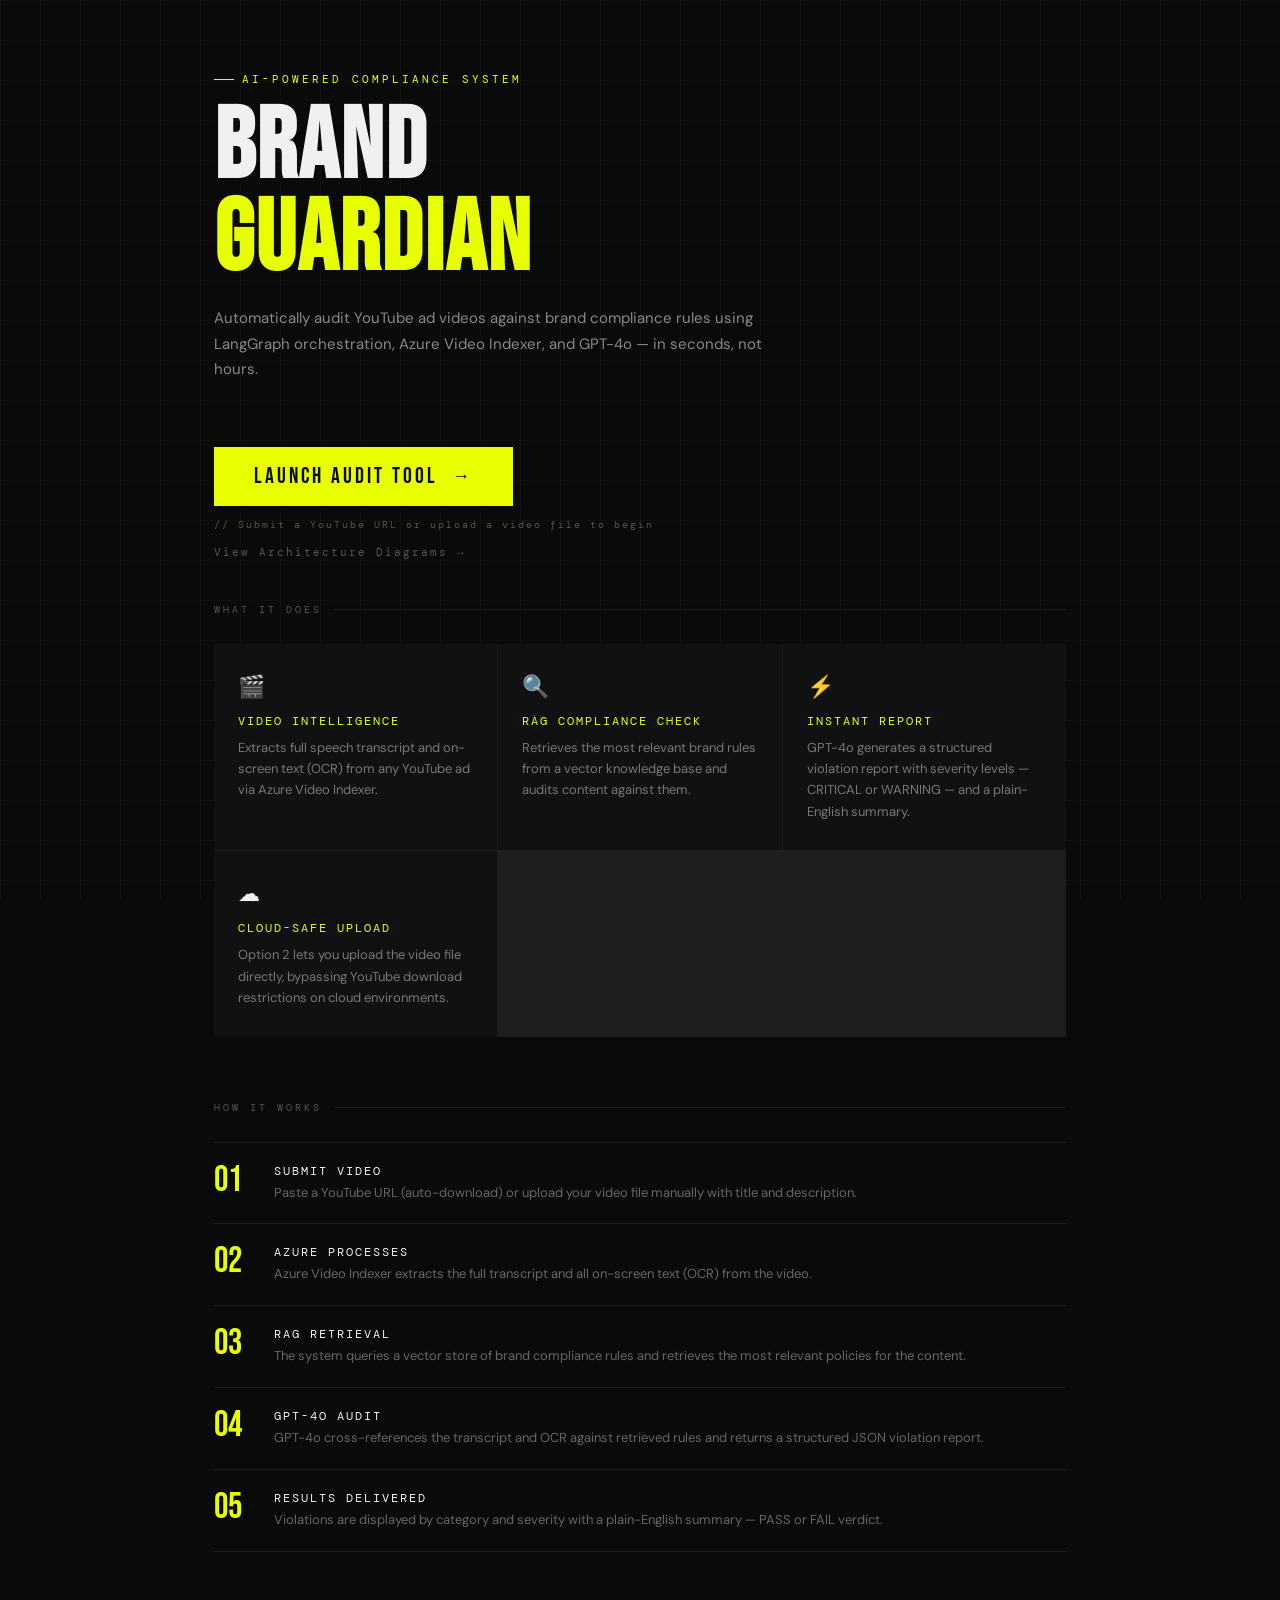
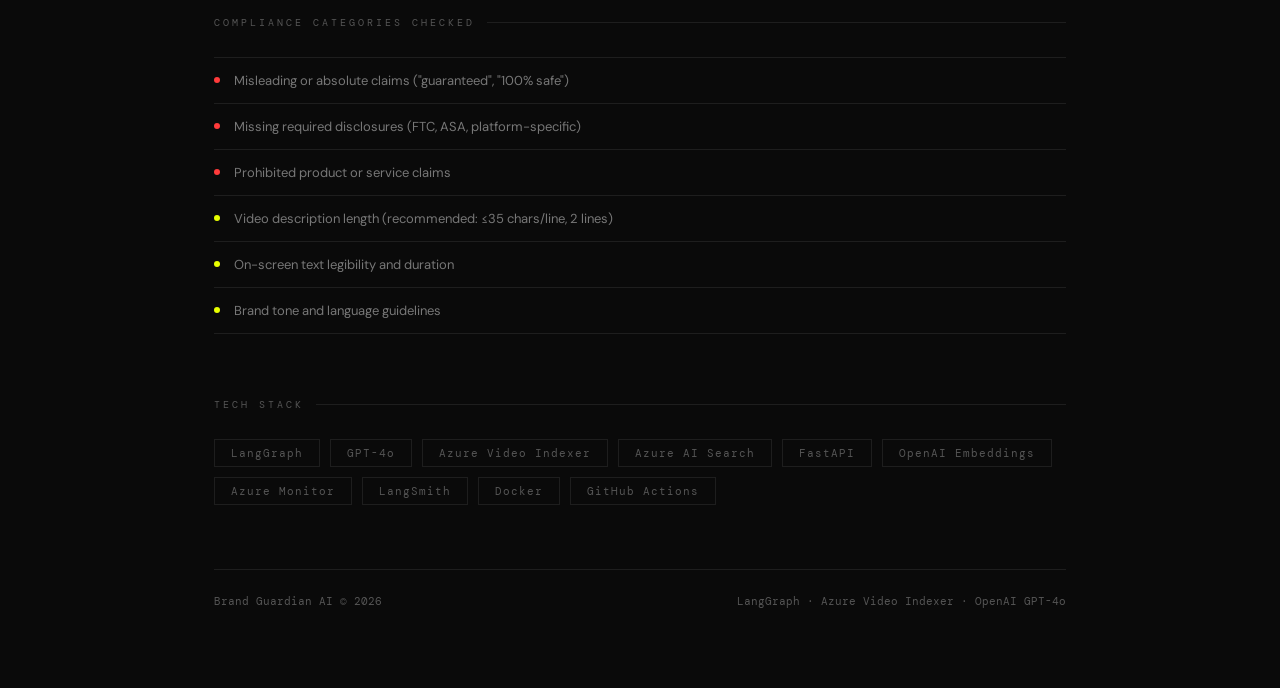
==== commit ed7d4d08: "Add high-level and low-level architecture diagram page" ====
--- a/frontend/index.html
+++ b/frontend/index.html
@@ -113,6 +113,18 @@
     letter-spacing: 2px;
   }
 
+  a.arch-link {
+    display: inline-block;
+    margin-top: 14px;
+    font-family: var(--mono);
+    font-size: 11px;
+    letter-spacing: 2px;
+    color: var(--muted);
+    text-decoration: none;
+    transition: color 0.2s;
+  }
+  a.arch-link:hover { color: var(--accent); }
+
   /* ── DIVIDER ── */
   .section-label {
     font-family: var(--mono);
@@ -283,6 +295,7 @@
       LAUNCH AUDIT TOOL <span class="arrow">&#8594;</span>
     </a>
     <p class="launch-hint">// Submit a YouTube URL or upload a video file to begin</p>
+    <a class="arch-link" href="/architecture">View Architecture Diagrams &rarr;</a>
   </div>
 
   <br><br>
